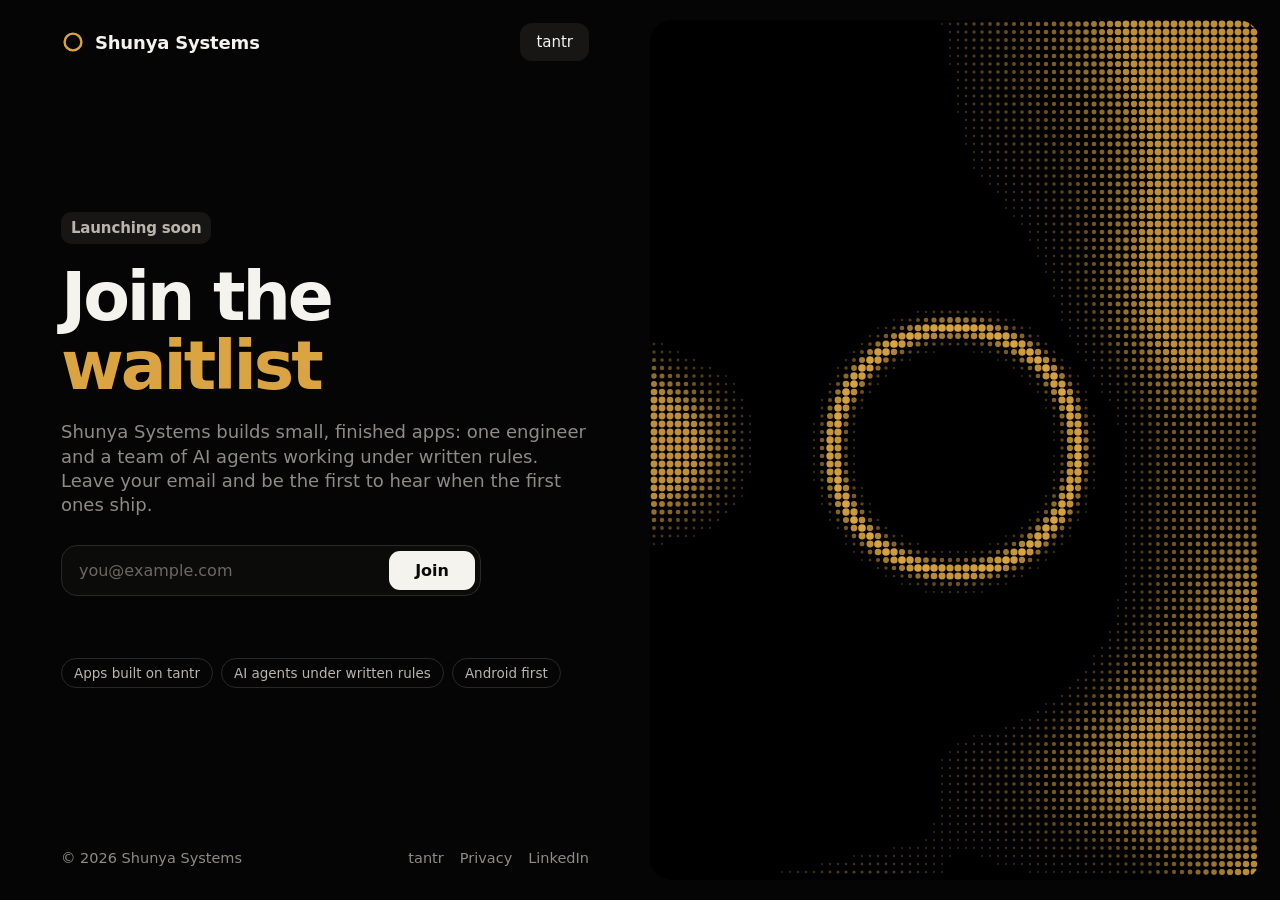
==== index.html @ f2509582 "The waitlist pages: Shunya Systems at /, tantr at /tantr/; one waitlist_joined event to PostHog; an " ====
<!doctype html>
<html lang="en" data-brand="shunya">
<head>
<meta charset="utf-8">
<meta name="viewport" content="width=device-width, initial-scale=1">
<title>Shunya Systems: join the waitlist</title>
<meta name="description" content="Shunya Systems builds small, finished apps with one engineer and a team of AI agents working under written rules. Join the waitlist for the first releases.">
<meta name="theme-color" content="#050505">
<meta property="og:type" content="website">
<meta property="og:title" content="Shunya Systems: join the waitlist">
<meta property="og:description" content="Shunya Systems builds small, finished apps with one engineer and a team of AI agents working under written rules. Join the waitlist for the first releases.">
<meta name="twitter:card" content="summary">
<link rel="icon" href="./assets/shunya.svg" type="image/svg+xml">
<link rel="stylesheet" href="./assets/site.css">
</head>
<body>
<main class="page">
  <section class="copy">
    <header class="top">
      <a class="brand" href="./" aria-label="Shunya Systems, home"><svg viewBox="0 0 24 24" fill="none" stroke="currentColor" stroke-width="2.4" aria-hidden="true"><circle cx="12" cy="12" r="8.4"/></svg><span>Shunya Systems</span></a>
      <a class="pill-link" href="./tantr/">tantr</a>
    </header>
    <div class="hero">
      <span class="badge">Launching soon</span>
      <h1>Join the <em>waitlist</em></h1>
      <p class="lede">Shunya Systems builds small, finished apps: one engineer and a team of AI agents working under written rules. Leave your email and be the first to hear when the first ones ship.</p>
      <form class="join" novalidate>
        <label class="hp" aria-hidden="true">Company <input type="text" name="company" tabindex="-1" autocomplete="off"></label>
        <input type="email" name="email" placeholder="you@example.com" autocomplete="email" inputmode="email" aria-label="Your email address" required>
        <button type="submit">Join</button>
      </form>
      <p class="note" role="status" aria-live="polite"></p>
      <ul class="facts" aria-label="What it is"><li>Apps built on tantr</li><li>AI agents under written rules</li><li>Android first</li></ul>
    </div>
    <footer class="foot">
      <span>&copy; 2026 Shunya Systems</span>
      <nav aria-label="Footer"><a href="./tantr/">tantr</a><a href="./privacy.html">Privacy</a><a href="https://www.linkedin.com/in/vraj0703/" rel="noopener">LinkedIn</a></nav>
    </footer>
  </section>
  <aside class="panel" aria-hidden="true"><canvas></canvas></aside>
</main>
<script src="./config.js"></script>
<script src="./assets/panel.js" defer></script>
<script src="./assets/site.js" defer></script>
</body>
</html>
---- assets/site.css ----
/* Waitlist pages for Shunya Systems and tantr. One sheet, two brands: a page sets
   data-brand on <html> and the accent follows. Dark, two columns, nothing fetched. */
:root {
  --bg: #050505; --ink: #f5f3ee; --soft: #8e8b84; --line: #2a2926; --chip: #171614;
  --accent: #d9a441; --accent-2: #f3d58a; --on-accent: #14110a;
  --sans: ui-sans-serif, system-ui, -apple-system, "Segoe UI", Inter, Roboto, "Helvetica Neue", Arial, sans-serif;
}
:root[data-brand="tantr"] { --accent: #ff5a36; --accent-2: #ffb199; --on-accent: #190803; }
* { box-sizing: border-box; }
html, body { height: 100%; }
body { margin: 0; background: var(--bg); color: var(--ink); font-family: var(--sans);
  -webkit-font-smoothing: antialiased; text-rendering: optimizeLegibility; }
a { color: inherit; }
.page { min-height: 100dvh; display: grid; grid-template-columns: minmax(0, 1fr) minmax(0, 1fr); gap: 20px; padding: 20px; }
.copy { display: flex; flex-direction: column; padding: 0 clamp(12px, 3.2vw, 46px); min-width: 0; }
.top { display: flex; align-items: center; justify-content: space-between; height: 44px; }
.brand { display: inline-flex; align-items: center; gap: 10px; font-weight: 650; letter-spacing: -0.01em; font-size: 18px; text-decoration: none; }
.brand svg { width: 24px; height: 24px; color: var(--accent); }
.pill-link { background: var(--chip); border-radius: 12px; padding: 10px 16px; font-size: 15px; text-decoration: none; transition: background .15s; }
.pill-link:hover, .pill-link:focus-visible { background: #24221f; }
.hero { margin: auto 0; padding: 48px 0; max-width: 560px; }
.badge { display: inline-block; background: var(--chip); color: #b9b5ac; border-radius: 10px; padding: 7px 10px; font-size: 15px; font-weight: 550; letter-spacing: -0.01em; }
h1 { font-size: clamp(42px, 6.1vw, 68px); line-height: 1.02; letter-spacing: -0.045em; font-weight: 550; margin: 18px 0 20px; }
h1 em { font-style: normal; color: var(--accent); }
.lede { color: var(--soft); font-size: clamp(16px, 1.45vw, 18px); line-height: 1.35; margin: 0 0 28px; max-width: 30em; }
form.join { display: flex; align-items: center; gap: 6px; max-width: 420px; border: 1px solid var(--line); border-radius: 16px; padding: 5px; background: #0b0b0a; transition: border-color .15s; }
form.join:focus-within { border-color: var(--accent); }
form.join input[type=email] { flex: 1; min-width: 0; background: transparent; border: 0; outline: 0; color: var(--ink); font: inherit; font-size: 16px; padding: 10px 12px; }
form.join input::placeholder { color: #6b6862; }
form.join button { border: 0; border-radius: 11px; background: var(--ink); color: #0a0a0a; font: inherit; font-size: 16px; font-weight: 550; padding: 10px 26px; cursor: pointer; transition: background .15s, transform .05s; }
form.join button:hover { background: var(--accent-2); }
form.join button:active { transform: translateY(1px); }
form.join button[disabled] { opacity: .6; cursor: progress; }
.hp { position: absolute; left: -9999px; width: 1px; height: 1px; opacity: 0; }
.note { min-height: 22px; margin: 14px 2px 0; font-size: 14.5px; color: var(--soft); }
.note[data-kind="ok"] { color: var(--accent-2); }
.note[data-kind="err"] { color: #ff8f7a; }
.facts { display: flex; flex-wrap: wrap; gap: 8px; margin: 26px 0 0; padding: 0; list-style: none; }
.facts li { border: 1px solid var(--line); border-radius: 999px; padding: 6px 12px; font-size: 13.5px; color: #b9b5ac; }
.foot { display: flex; align-items: center; justify-content: space-between; gap: 12px; color: var(--soft); font-size: 14.5px; height: 44px; }
.foot nav { display: flex; gap: 16px; }
.foot a { text-decoration: none; }
.foot a:hover, .foot a:focus-visible { color: var(--ink); }
.panel { position: relative; border-radius: 22px; overflow: hidden; background: #000; min-height: 320px; }
.panel canvas { position: absolute; inset: 0; width: 100%; height: 100%; display: block; }
:focus-visible { outline: 2px solid var(--accent); outline-offset: 3px; border-radius: 8px; }
form.join input:focus-visible { outline: 0; }
.prose { max-width: 680px; margin: 0 auto; padding: 40px 24px 80px; line-height: 1.55; color: #d2cfc7; }
.prose h1 { font-size: 34px; letter-spacing: -0.03em; }
.prose h2 { font-size: 19px; margin-top: 30px; color: var(--ink); }
@media (max-width: 860px) {
  .page { grid-template-columns: 1fr; grid-template-rows: auto minmax(260px, 38vh); padding: 14px; }
  .copy { padding: 0 6px; }
  .hero { padding: 40px 0 34px; }
  .foot { height: auto; padding: 14px 0 6px; flex-wrap: wrap; }
}
@media (prefers-reduced-motion: reduce) { * { transition: none !important; } }
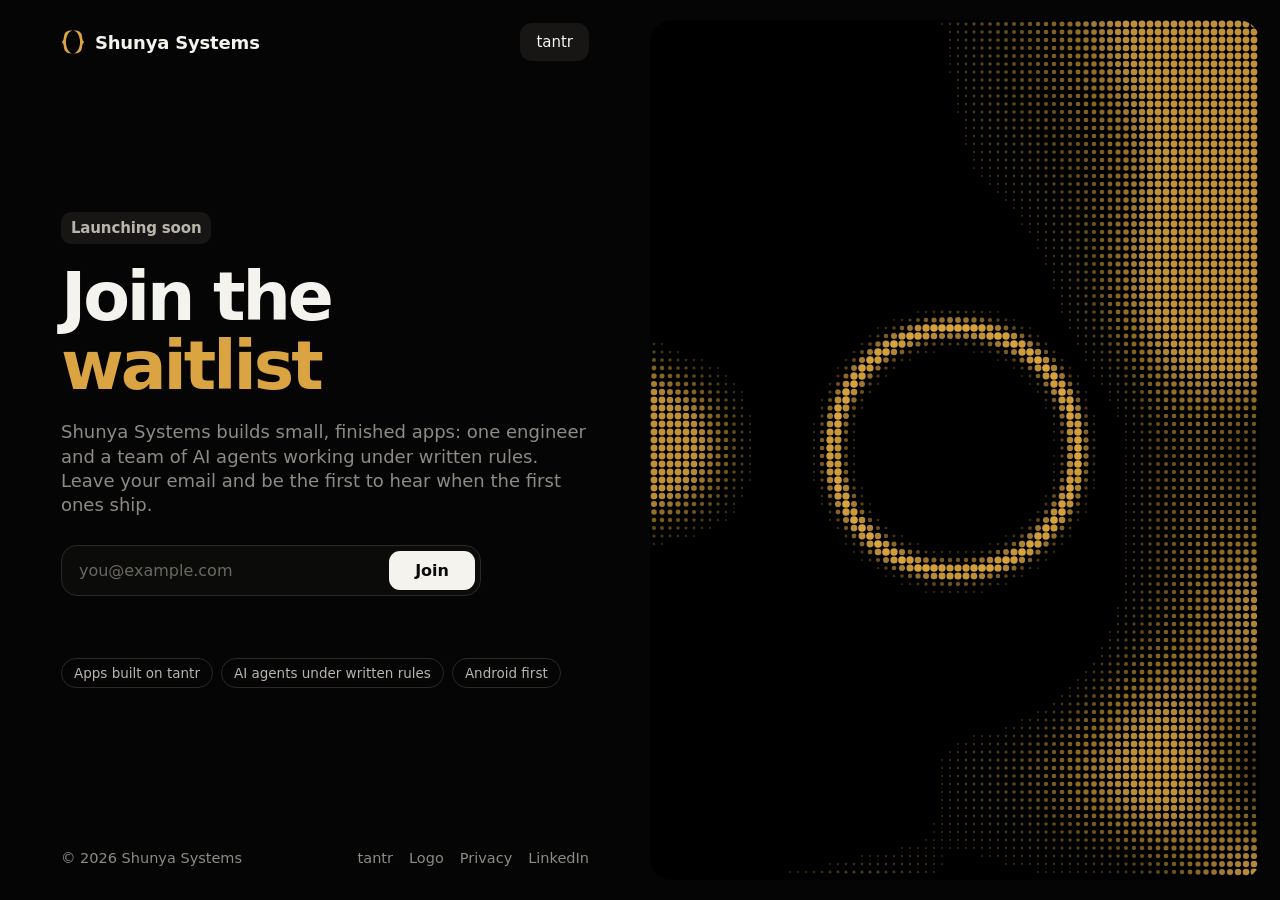
==== commit 78689c5b: "The mark replaces the placeholder ring: favicon and the home page header; the footer links to /logo/" ====
--- a/index.html
+++ b/index.html
@@ -17,7 +17,7 @@
 <main class="page">
   <section class="copy">
     <header class="top">
-      <a class="brand" href="./" aria-label="Shunya Systems, home"><svg viewBox="0 0 24 24" fill="none" stroke="currentColor" stroke-width="2.4" aria-hidden="true"><circle cx="12" cy="12" r="8.4"/></svg><span>Shunya Systems</span></a>
+      <a class="brand" href="./" aria-label="Shunya Systems, home"><svg viewBox="-72 -72 144 144" fill="currentColor" aria-hidden="true"><path d="M-5 -68.06 C-25 -70 -45 -66 -52.36 -42.36 C-57.17 -26.91 -52.36 -10 -68.54 0 C-52.36 10 -57.17 26.91 -52.36 42.36 C-45 66 -25 70 -5 68.06 C-26.31 63.96 -42.36 34.72 -42.36 0 C-42.36 -34.72 -26.31 -63.96 -5 -68.06 Z"/><path d="M5 -68.06 C25 -70 45 -66 52.36 -42.36 C57.17 -26.91 52.36 -10 68.54 0 C52.36 10 57.17 26.91 52.36 42.36 C45 66 25 70 5 68.06 C26.31 63.96 42.36 34.72 42.36 0 C42.36 -34.72 26.31 -63.96 5 -68.06 Z"/></svg><span>Shunya Systems</span></a>
       <a class="pill-link" href="./tantr/">tantr</a>
     </header>
     <div class="hero">
@@ -34,7 +34,7 @@
     </div>
     <footer class="foot">
       <span>&copy; 2026 Shunya Systems</span>
-      <nav aria-label="Footer"><a href="./tantr/">tantr</a><a href="./privacy.html">Privacy</a><a href="https://www.linkedin.com/in/vraj0703/" rel="noopener">LinkedIn</a></nav>
+      <nav aria-label="Footer"><a href="./tantr/">tantr</a><a href="./logo/">Logo</a><a href="./privacy.html">Privacy</a><a href="https://www.linkedin.com/in/vraj0703/" rel="noopener">LinkedIn</a></nav>
     </footer>
   </section>
   <aside class="panel" aria-hidden="true"><canvas></canvas></aside>
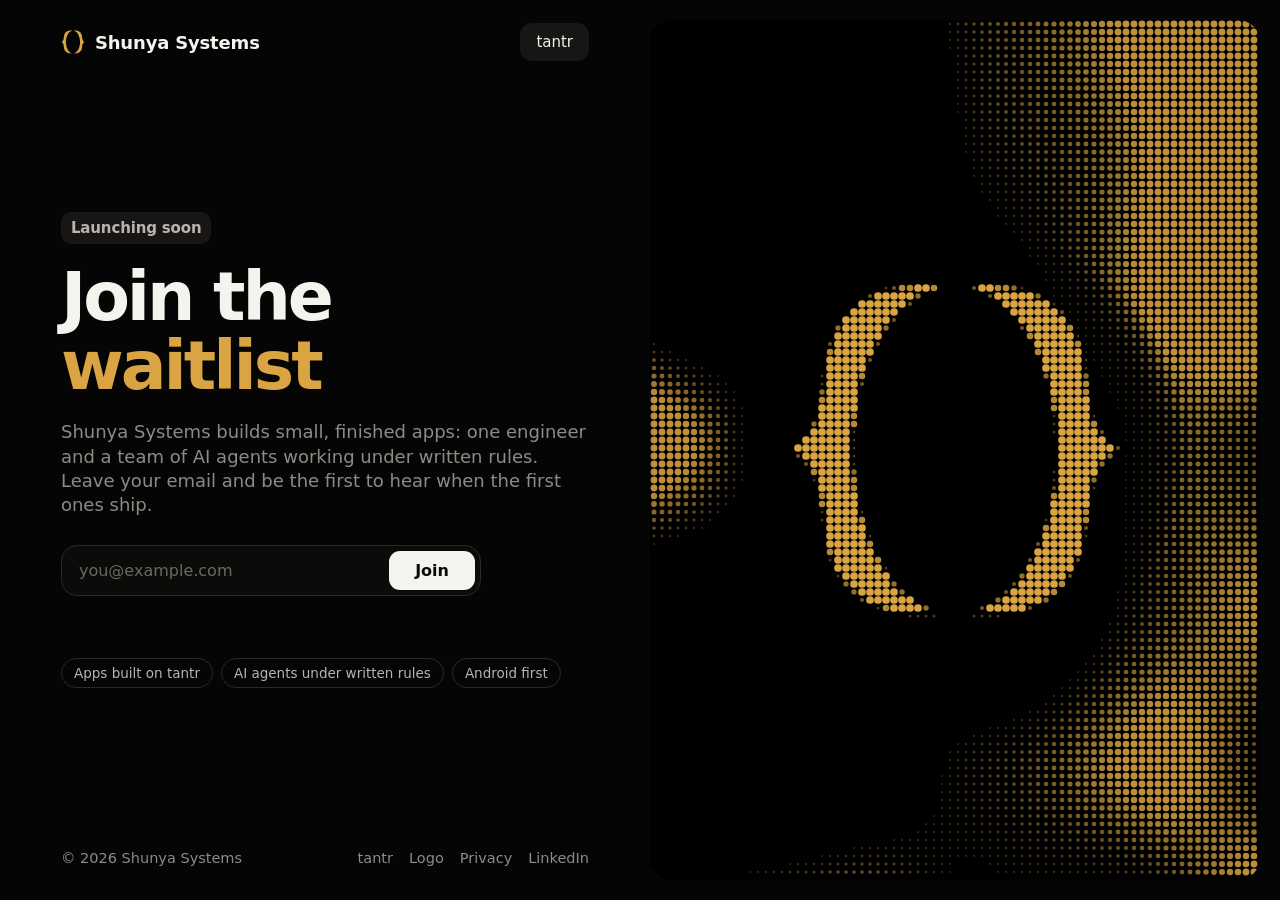
==== commit c8d76429: "Share images: a 1200 x 630 card per page drawn from the approved marks, named in og:image and twitte" ====
--- a/index.html
+++ b/index.html
@@ -9,7 +9,12 @@
 <meta property="og:type" content="website">
 <meta property="og:title" content="Shunya Systems: join the waitlist">
 <meta property="og:description" content="Shunya Systems builds small, finished apps with one engineer and a team of AI agents working under written rules. Join the waitlist for the first releases.">
-<meta name="twitter:card" content="summary">
+<meta property="og:url" content="https://shunya.systems/">
+<meta property="og:image" content="https://shunya.systems/assets/og-shunya.png">
+<meta property="og:image:width" content="1200">
+<meta property="og:image:height" content="630">
+<meta name="twitter:card" content="summary_large_image">
+<meta name="twitter:image" content="https://shunya.systems/assets/og-shunya.png">
 <link rel="icon" href="./assets/shunya.svg" type="image/svg+xml">
 <link rel="stylesheet" href="./assets/site.css">
 </head>
